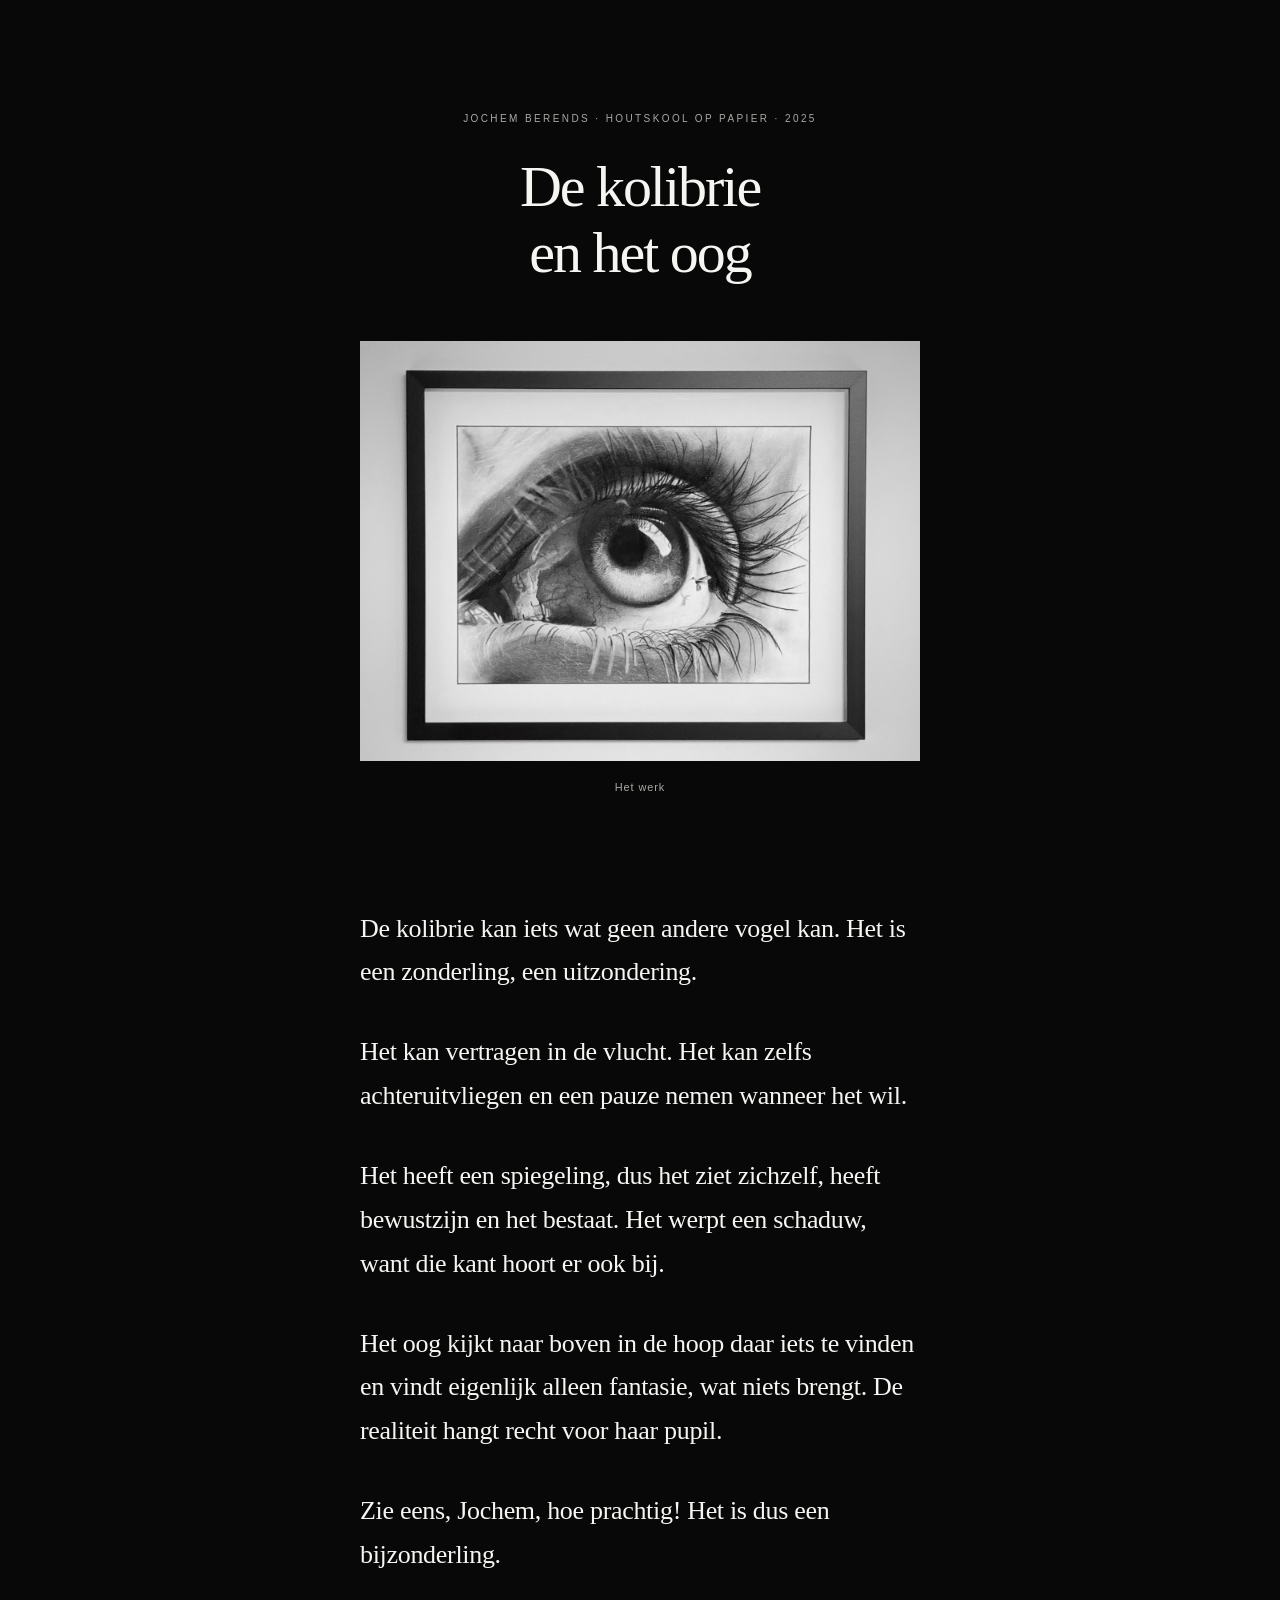
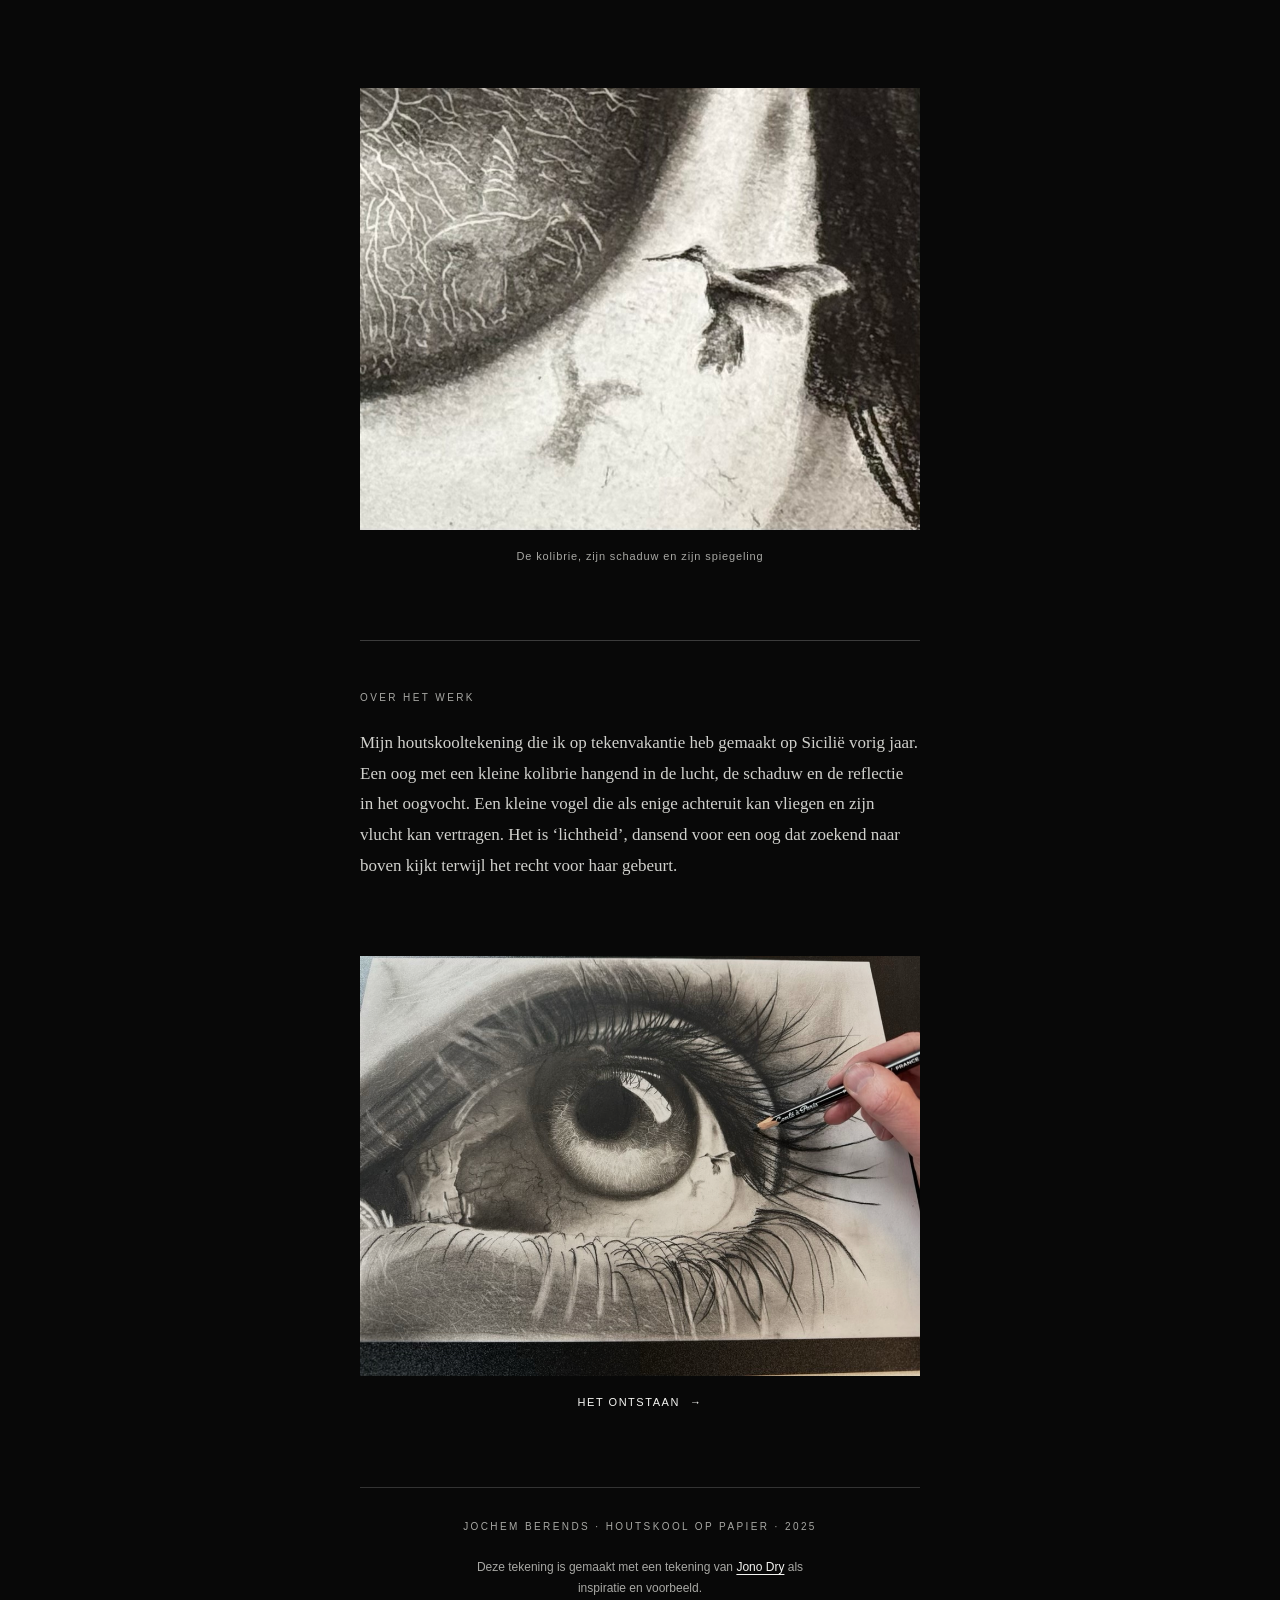
==== index.html @ fdedb75e "Add the static site for De kolibrie en het oog. Co-authored-by: Cursor <cursoragent@cursor.com>" ====
<!doctype html>
<html lang="nl">
<head>
  <meta charset="utf-8">
  <meta name="viewport" content="width=device-width, initial-scale=1, viewport-fit=cover">
  <meta name="theme-color" content="#080808">
  <meta name="description" content="De kolibrie en het oog — houtskooltekening van Jochem, gemaakt op Sicilië.">
  <title>De kolibrie en het oog — Jochem</title>
  <link rel="stylesheet" href="style.css">
</head>
<body>
  <main>
    <header>
      <div class="eyebrow">Jochem Berends · Houtskool op papier · 2025</div>
      <h1>De kolibrie<br>en het oog</h1>
    </header>

    <figure class="hero">
      <picture>
        <source media="(max-width: 640px)" srcset="assets/kolibri-oog-art_sm.jpg">
        <img src="assets/kolibri-oog-art_lg.jpg" alt="Ingelijste houtskooltekening van een groot oog met een kleine kolibrie" fetchpriority="high">
      </picture>
      <figcaption>Het werk</figcaption>
    </figure>

    <article aria-label="De oorspronkelijke tekst">
      <p>De kolibrie kan iets wat geen andere vogel kan. Het is een zonderling, een uitzondering.</p>
      <p>Het kan vertragen in de vlucht. Het kan zelfs achteruitvliegen en een pauze nemen wanneer het wil.</p>
      <p>Het heeft een spiegeling, dus het ziet zichzelf, heeft bewustzijn en het bestaat. Het werpt een schaduw, want die kant hoort er ook bij.</p>
      <p>Het oog kijkt naar boven in de hoop daar iets te vinden en vindt eigenlijk alleen fantasie, wat niets brengt. De realiteit hangt recht voor haar pupil.</p>
      <p>Zie eens, Jochem, hoe prachtig! Het is dus een bijzonderling.</p>
    </article>

    <figure class="detail">
      <img src="assets/kolibri-zoom.jpeg" alt="Detailopname van de kolibrie in de tekening, met zijn schaduw en spiegeling in het oogvocht" loading="lazy">
      <figcaption>De kolibrie, zijn schaduw en zijn spiegeling</figcaption>
    </figure>

    <section class="context" aria-label="Over de tekening">
      <div class="eyebrow">Over het werk</div>
      <p>Mijn houtskooltekening die ik op tekenvakantie heb gemaakt op Sicilië vorig jaar. Een oog met een kleine kolibrie hangend in de lucht, de schaduw en de reflectie in het oogvocht. Een kleine vogel die als enige achteruit kan vliegen en zijn vlucht kan vertragen. Het is ‘lichtheid’, dansend voor een oog dat zoekend naar boven kijkt terwijl het recht voor haar gebeurt.</p>
    </section>

    <a class="next" href="making-of.html">
      <img src="assets/kolibri-oog-pencil.jpg" alt="Een hand met een houtskoolpotlood werkt aan de tekening van het oog" loading="lazy">
      <span class="label"><span>Het ontstaan</span><span>→</span></span>
    </a>

    <footer>
      <span class="eyebrow">Jochem Berends · Houtskool op papier · 2025</span>
      <p class="credit">Deze tekening is gemaakt met een tekening van <a href="https://www.jonodryart.com/" target="_blank" rel="noopener noreferrer">Jono Dry</a> als inspiratie en voorbeeld.</p>
    </footer>
  </main>
  <script data-goatcounter="https://kolibri-oog.goatcounter.com/count"
          async src="//gc.zgo.at/count.js"></script>
</body>
</html>
---- style.css ----
:root { color-scheme: dark; --bg:#080808; --fg:#f5f5f2; --muted:#a8a8a4; }
* { box-sizing:border-box; }
html { scroll-behavior:smooth; }
body { margin:0; background:var(--bg); color:var(--fg); -webkit-font-smoothing:antialiased; font-family:Georgia,'Times New Roman',serif; }
main { width:min(100% - 48px, 560px); margin:auto; }
header { padding:clamp(58px,13vh,110px) 0 38px; text-align:center; }
.eyebrow { font: 10px/1.7 Arial,Helvetica,sans-serif; letter-spacing:.24em; text-transform:uppercase; color:var(--muted); }
h1 { font-weight:400; font-size:clamp(35px,10vw,58px); line-height:1.13; letter-spacing:-.035em; margin:27px 0 18px; }
figure { margin:0 0 75px; }
figure img, figure picture { display:block; width:100%; height:auto; }
figcaption { text-align:center; font:11px/1.7 Arial,Helvetica,sans-serif; color:var(--muted); letter-spacing:.08em; margin-top:17px; }
.hero { margin:0 -24px 0; }
article { padding:clamp(65px,13vh,110px) 0 75px; }
article p { font-size:clamp(20px,5.25vw,26px); line-height:1.68; letter-spacing:-.012em; margin:0 0 1.4em; }
.context { border-top:1px solid #3b3b3b; padding:48px 0 75px; }
.context p { color:#d0d0cc; font-size:17px; line-height:1.8; margin:22px 0 0; }
.next { display:block; margin:0 0 75px; color:inherit; text-decoration:none; }
.next img { display:block; width:100%; height:auto; opacity:.86; transition:opacity .45s ease; }
.next:hover img, .next:focus-visible img { opacity:1; }
.next .label { display:flex; justify-content:center; gap:10px; font:11px/1.7 Arial,Helvetica,sans-serif; letter-spacing:.14em; text-transform:uppercase; margin-top:17px; }
.next .label span:last-child { transition:transform .45s ease; }
.next:hover .label span:last-child { transform:translateX(5px); }
.back { display:inline-block; font:11px/1.7 Arial,Helvetica,sans-serif; letter-spacing:.14em; text-transform:uppercase; color:var(--muted); text-decoration:none; padding:28px 0 0; }
.back:hover { color:var(--fg); }
.step .eyebrow { display:block; text-align:center; margin-bottom:17px; }
footer { padding:28px 0 70px; border-top:1px solid #333; text-align:center; }
.credit { margin:22px auto 0; max-width:340px; font:12px/1.8 Arial,Helvetica,sans-serif; color:var(--muted); }
.credit a { color:var(--fg); text-underline-offset:3px; }
::selection { background:#eee; color:#111; }
@media (min-width:650px) { .hero { margin:0; } }
@media (prefers-reduced-motion:reduce) { html { scroll-behavior:auto; } .next img, .next .label span { transition:none; } }
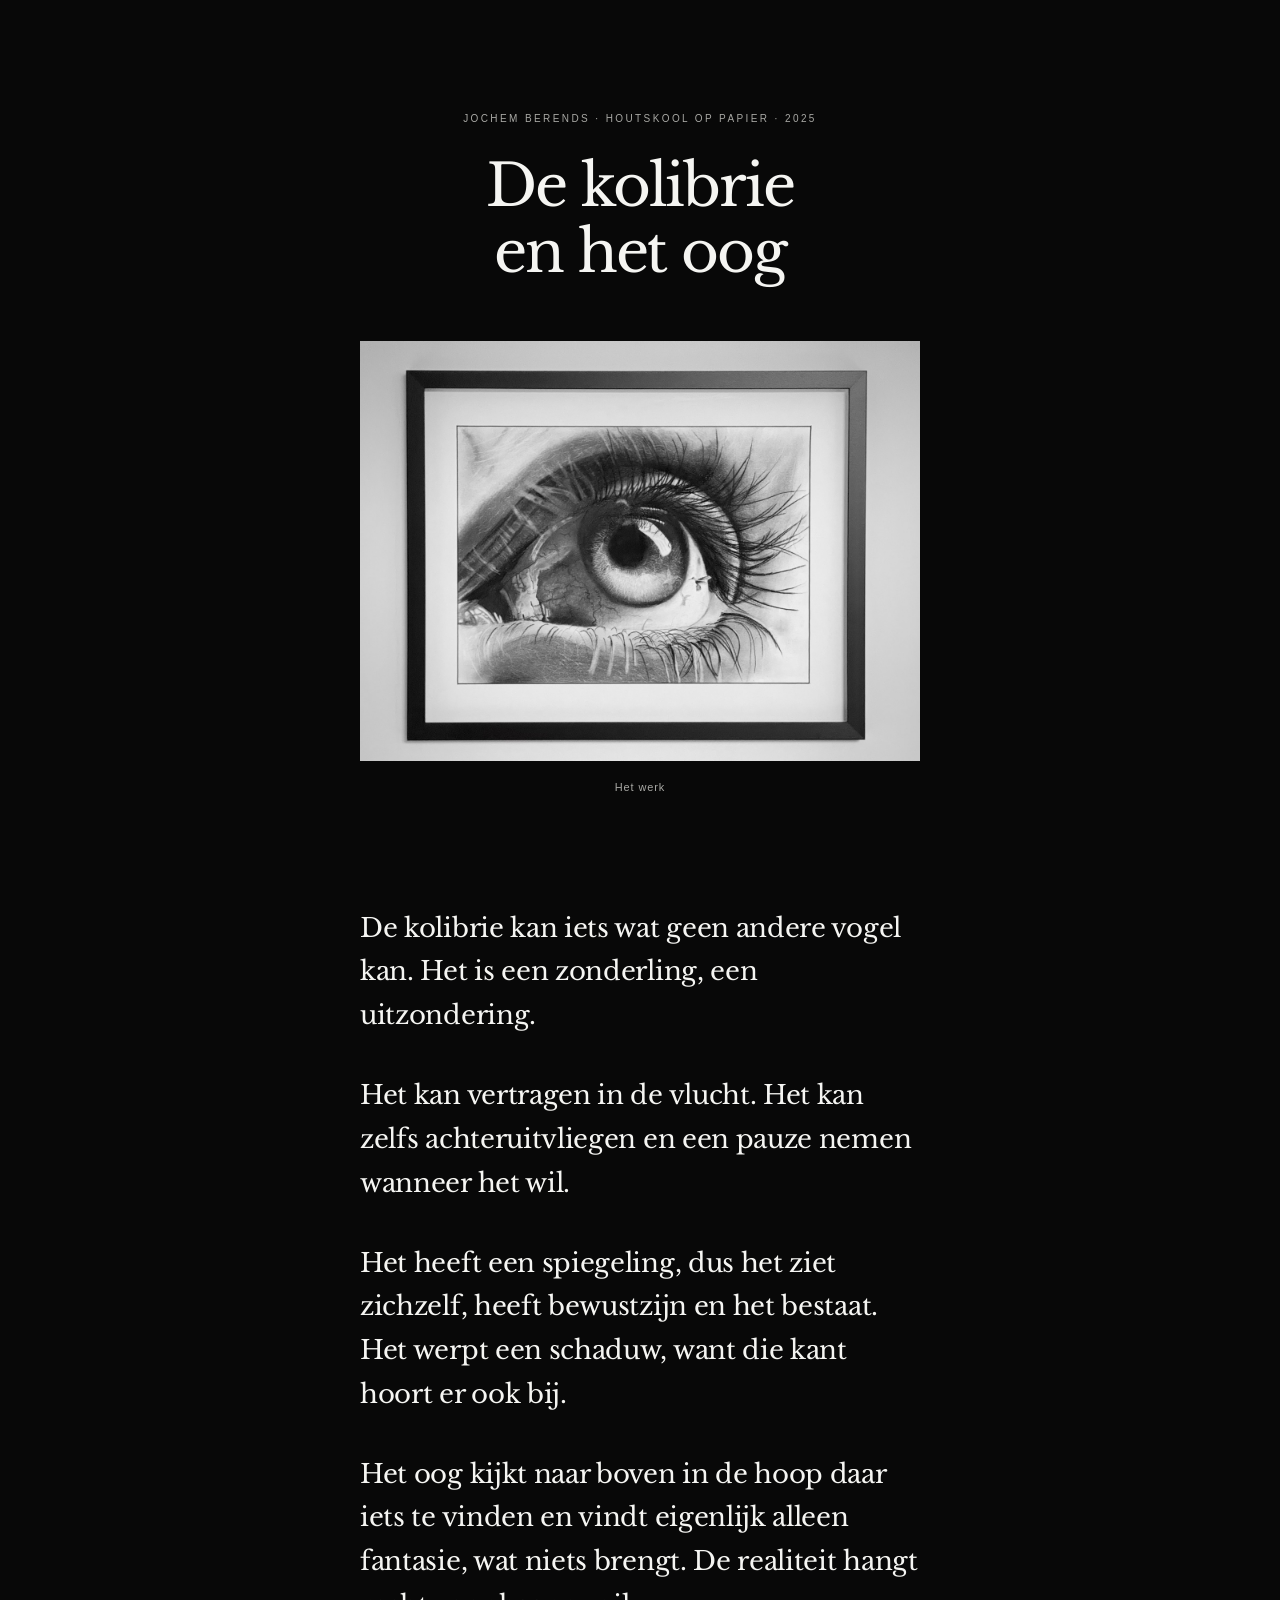
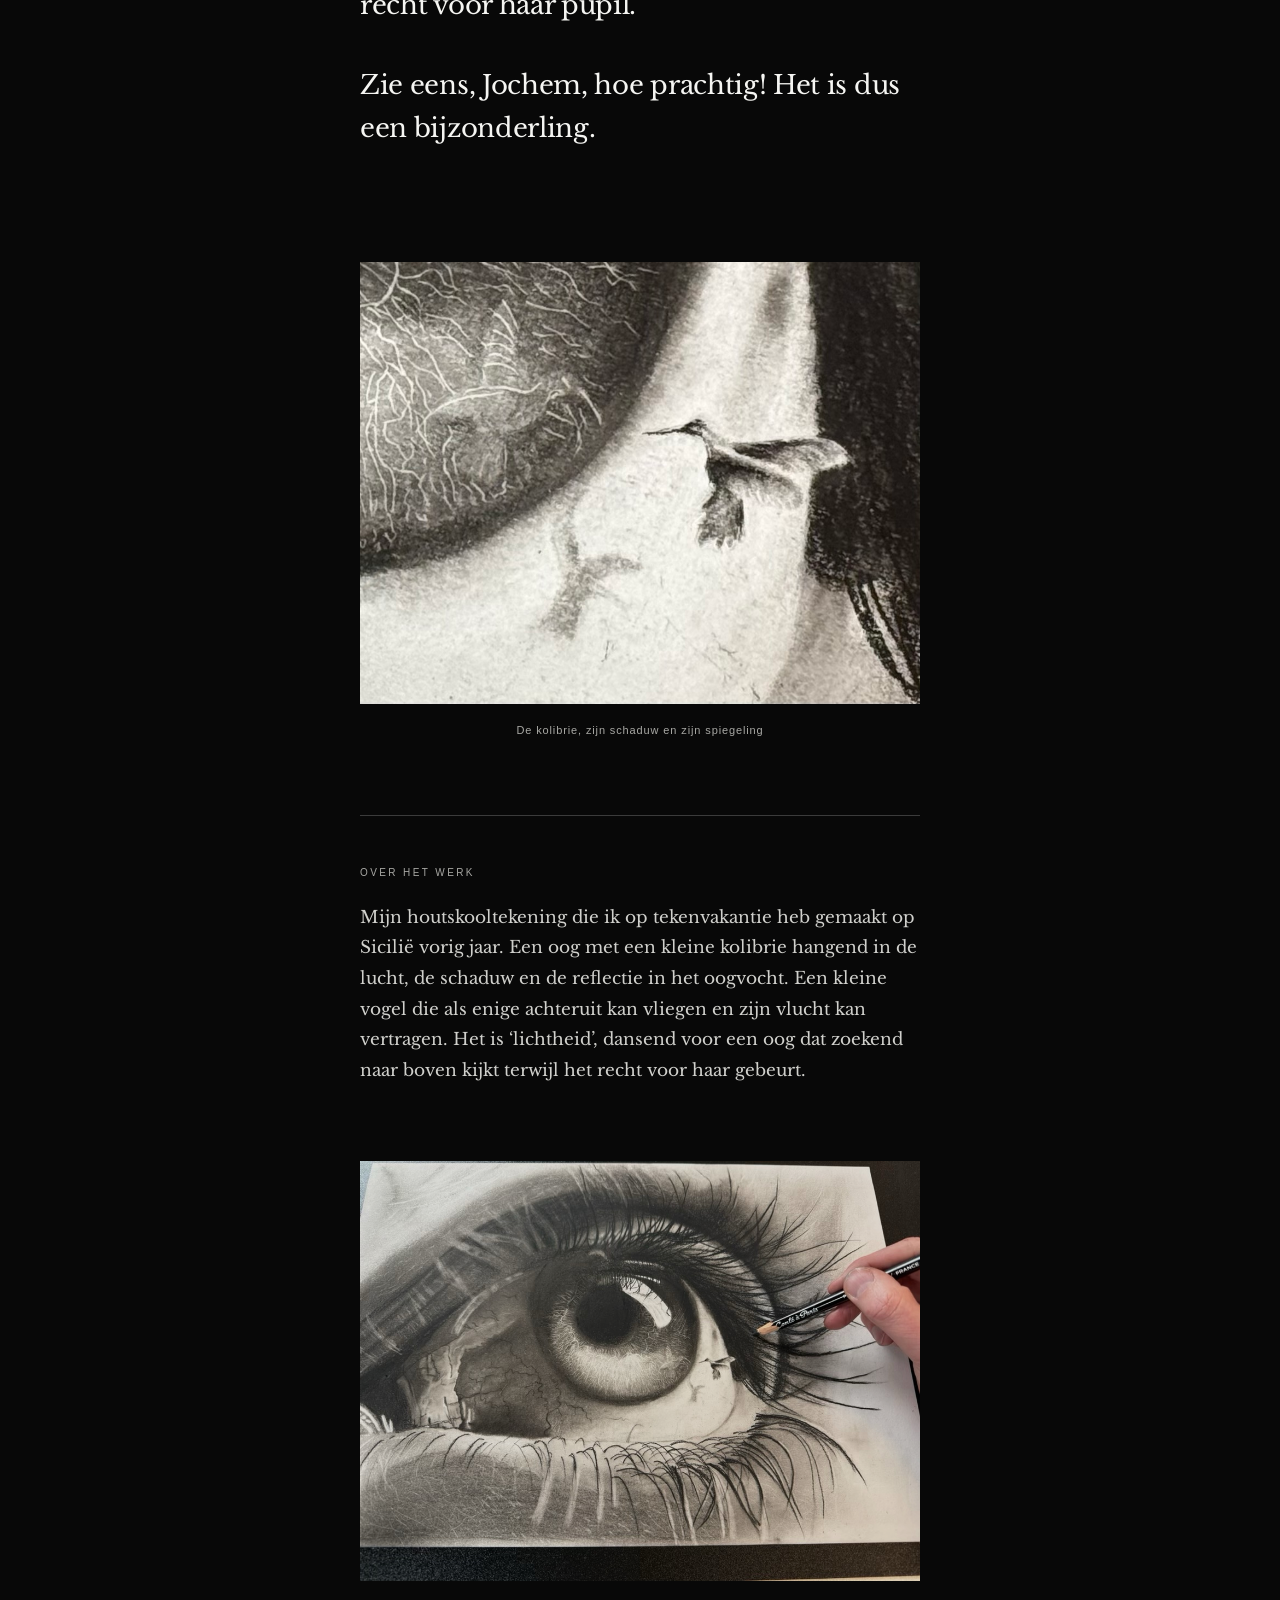
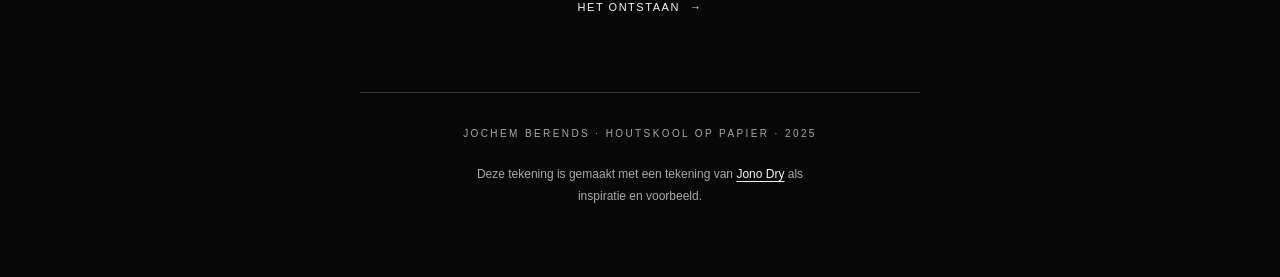
==== commit 451f4546: "Add favicon to index and making-of pages" ====
--- a/index.html
+++ b/index.html
@@ -6,6 +6,7 @@
   <meta name="theme-color" content="#080808">
   <meta name="description" content="De kolibrie en het oog — houtskooltekening van Jochem, gemaakt op Sicilië.">
   <title>De kolibrie en het oog — Jochem</title>
+  <link rel="icon" type="image/png" href="assets/favicon.png">
   <link rel="stylesheet" href="style.css">
 </head>
 <body>
--- a/style.css
+++ b/style.css
@@ -1,7 +1,8 @@
+@import url('https://fonts.googleapis.com/css2?family=Libre+Baskerville:wght@400;700&display=swap');
 :root { color-scheme: dark; --bg:#080808; --fg:#f5f5f2; --muted:#a8a8a4; }
 * { box-sizing:border-box; }
 html { scroll-behavior:smooth; }
-body { margin:0; background:var(--bg); color:var(--fg); -webkit-font-smoothing:antialiased; font-family:Georgia,'Times New Roman',serif; }
+body { margin:0; background:var(--bg); color:var(--fg); -webkit-font-smoothing:antialiased; font-family:'Libre Baskerville',Georgia,'Times New Roman',serif; }
 main { width:min(100% - 48px, 560px); margin:auto; }
 header { padding:clamp(58px,13vh,110px) 0 38px; text-align:center; }
 .eyebrow { font: 10px/1.7 Arial,Helvetica,sans-serif; letter-spacing:.24em; text-transform:uppercase; color:var(--muted); }
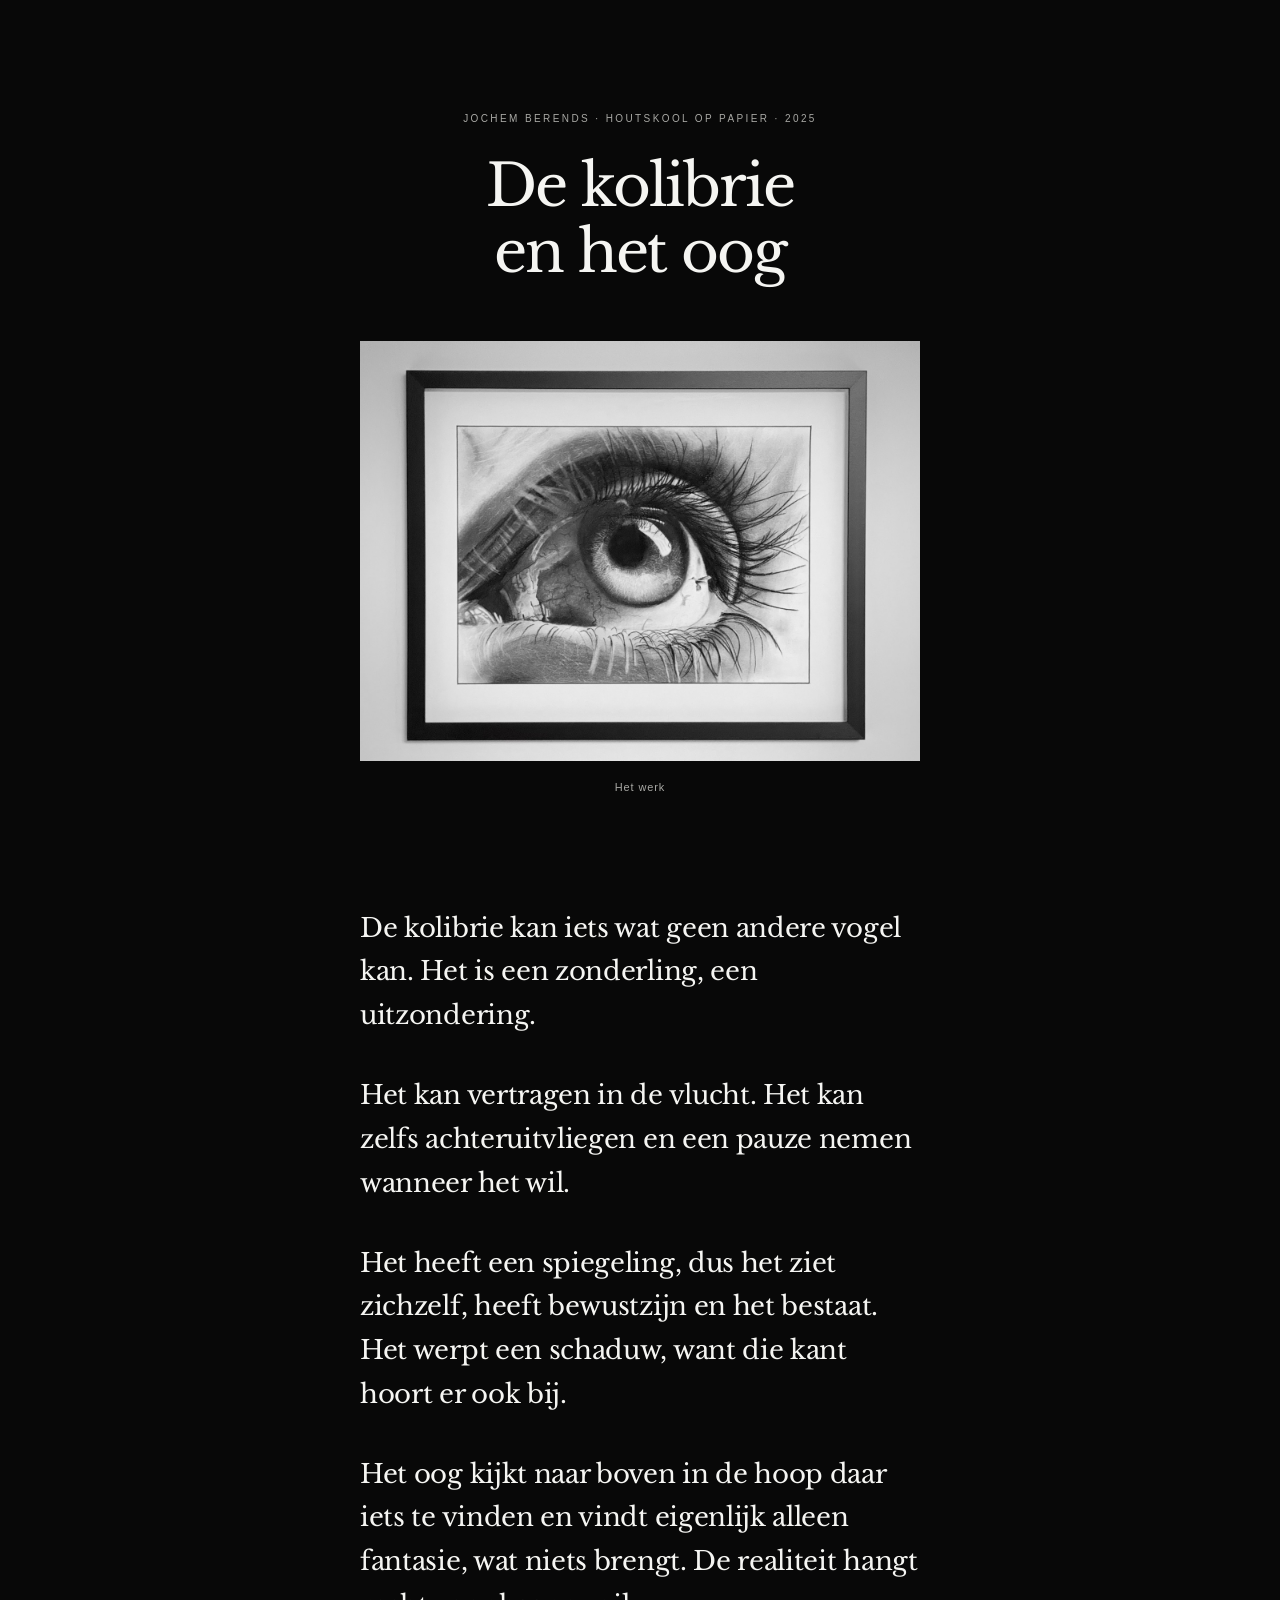
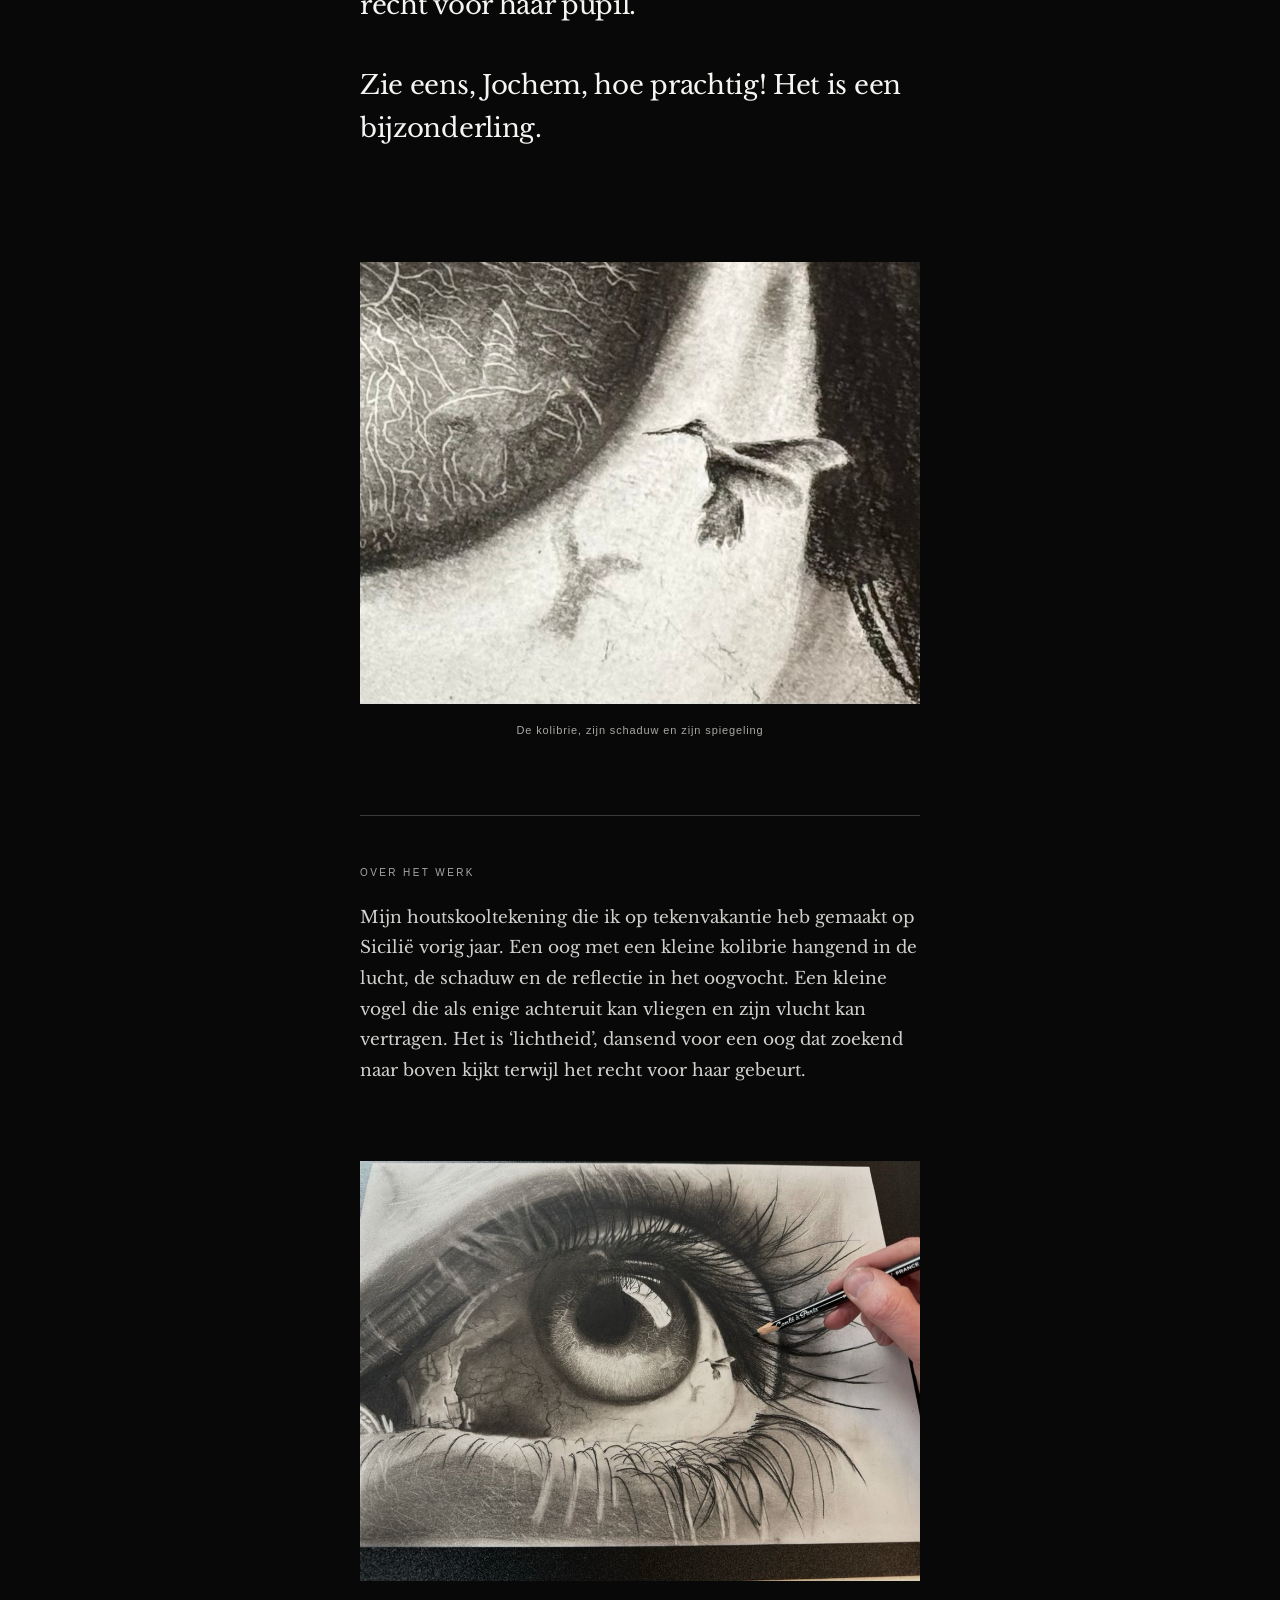
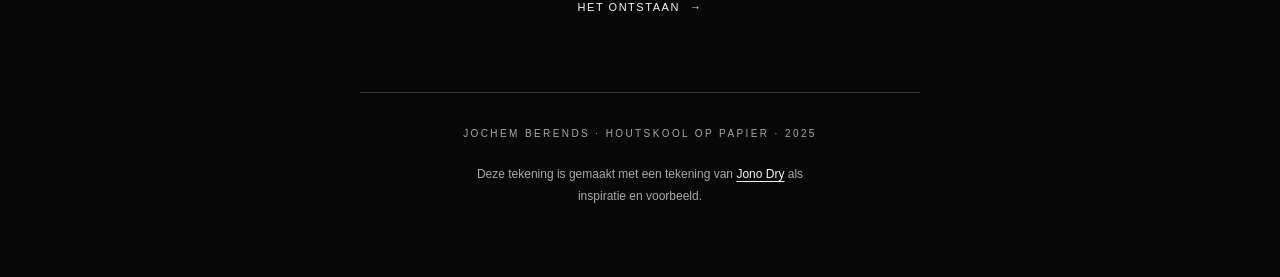
==== commit bb685fd5: "Fix minor grammatical error in index.html" ====
--- a/index.html
+++ b/index.html
@@ -29,7 +29,7 @@
       <p>Het kan vertragen in de vlucht. Het kan zelfs achteruitvliegen en een pauze nemen wanneer het wil.</p>
       <p>Het heeft een spiegeling, dus het ziet zichzelf, heeft bewustzijn en het bestaat. Het werpt een schaduw, want die kant hoort er ook bij.</p>
       <p>Het oog kijkt naar boven in de hoop daar iets te vinden en vindt eigenlijk alleen fantasie, wat niets brengt. De realiteit hangt recht voor haar pupil.</p>
-      <p>Zie eens, Jochem, hoe prachtig! Het is dus een bijzonderling.</p>
+      <p>Zie eens, Jochem, hoe prachtig! Het is een bijzonderling.</p>
     </article>
 
     <figure class="detail">
